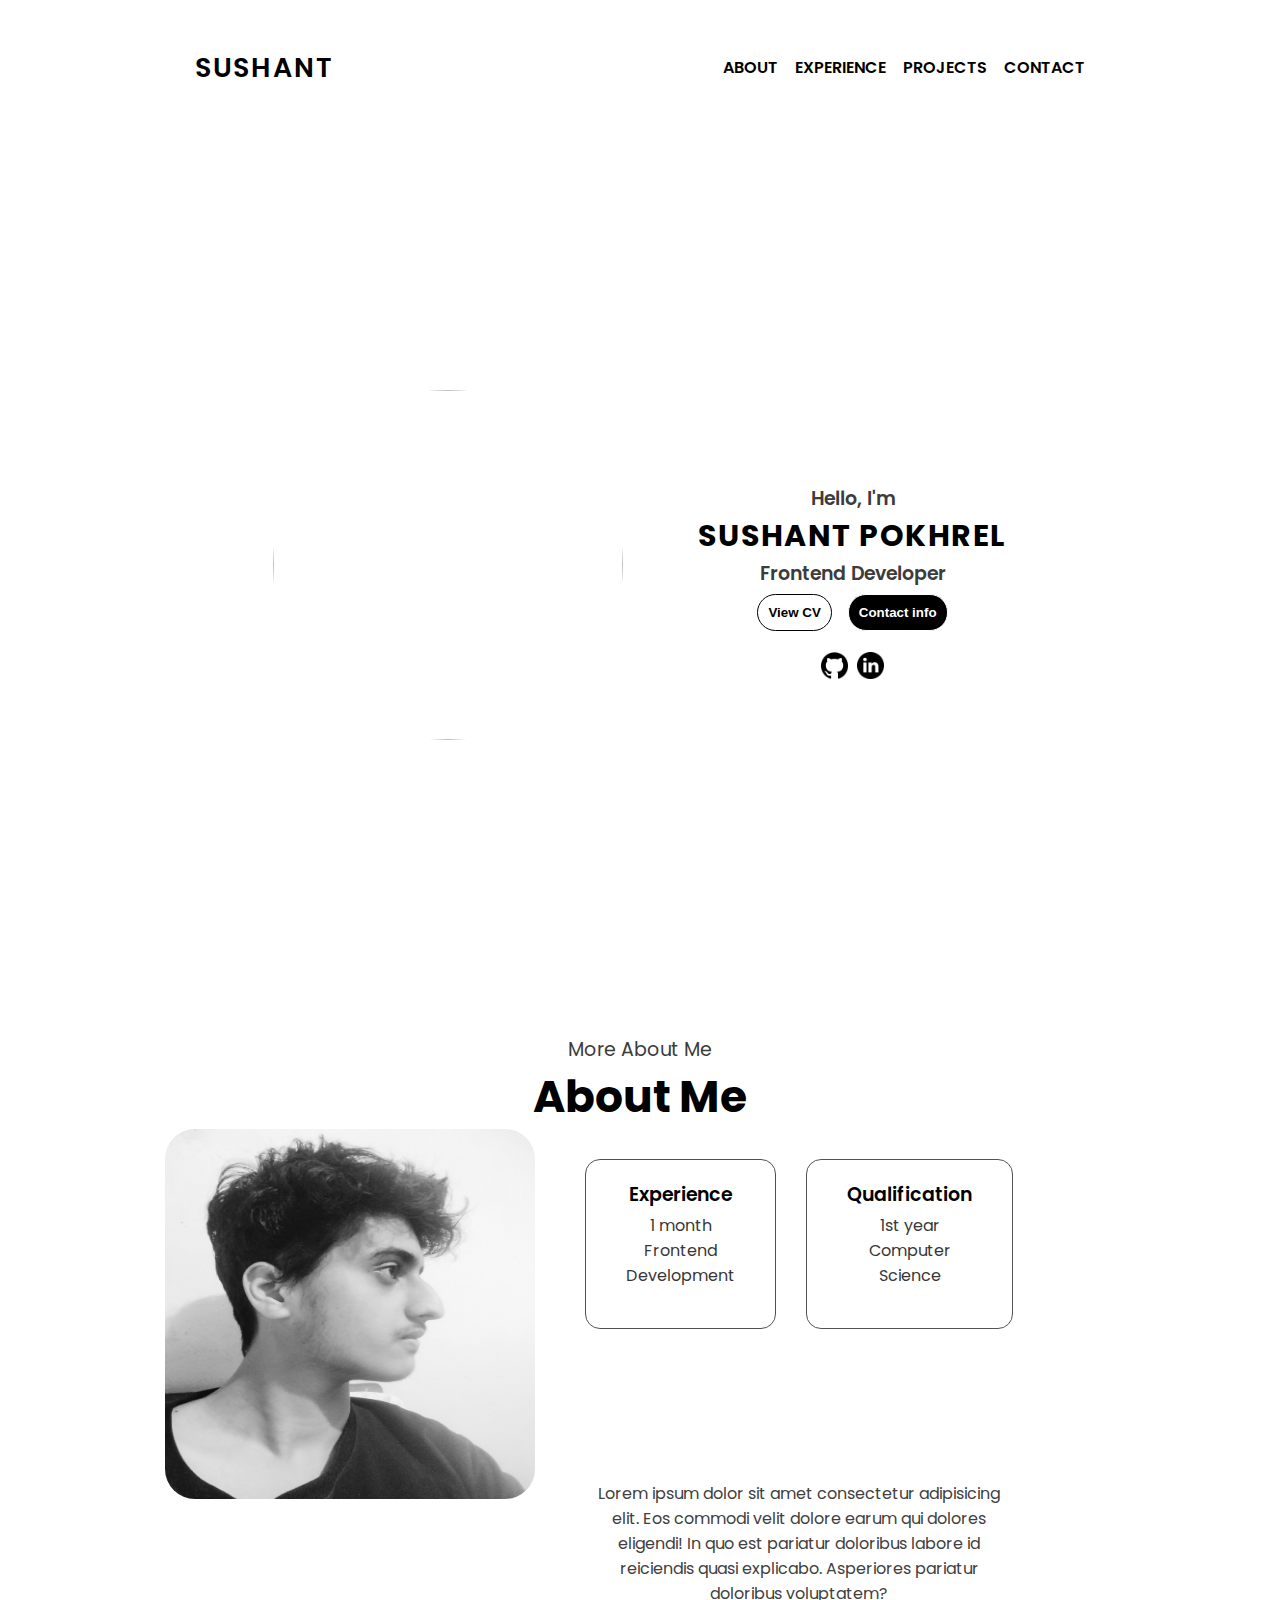
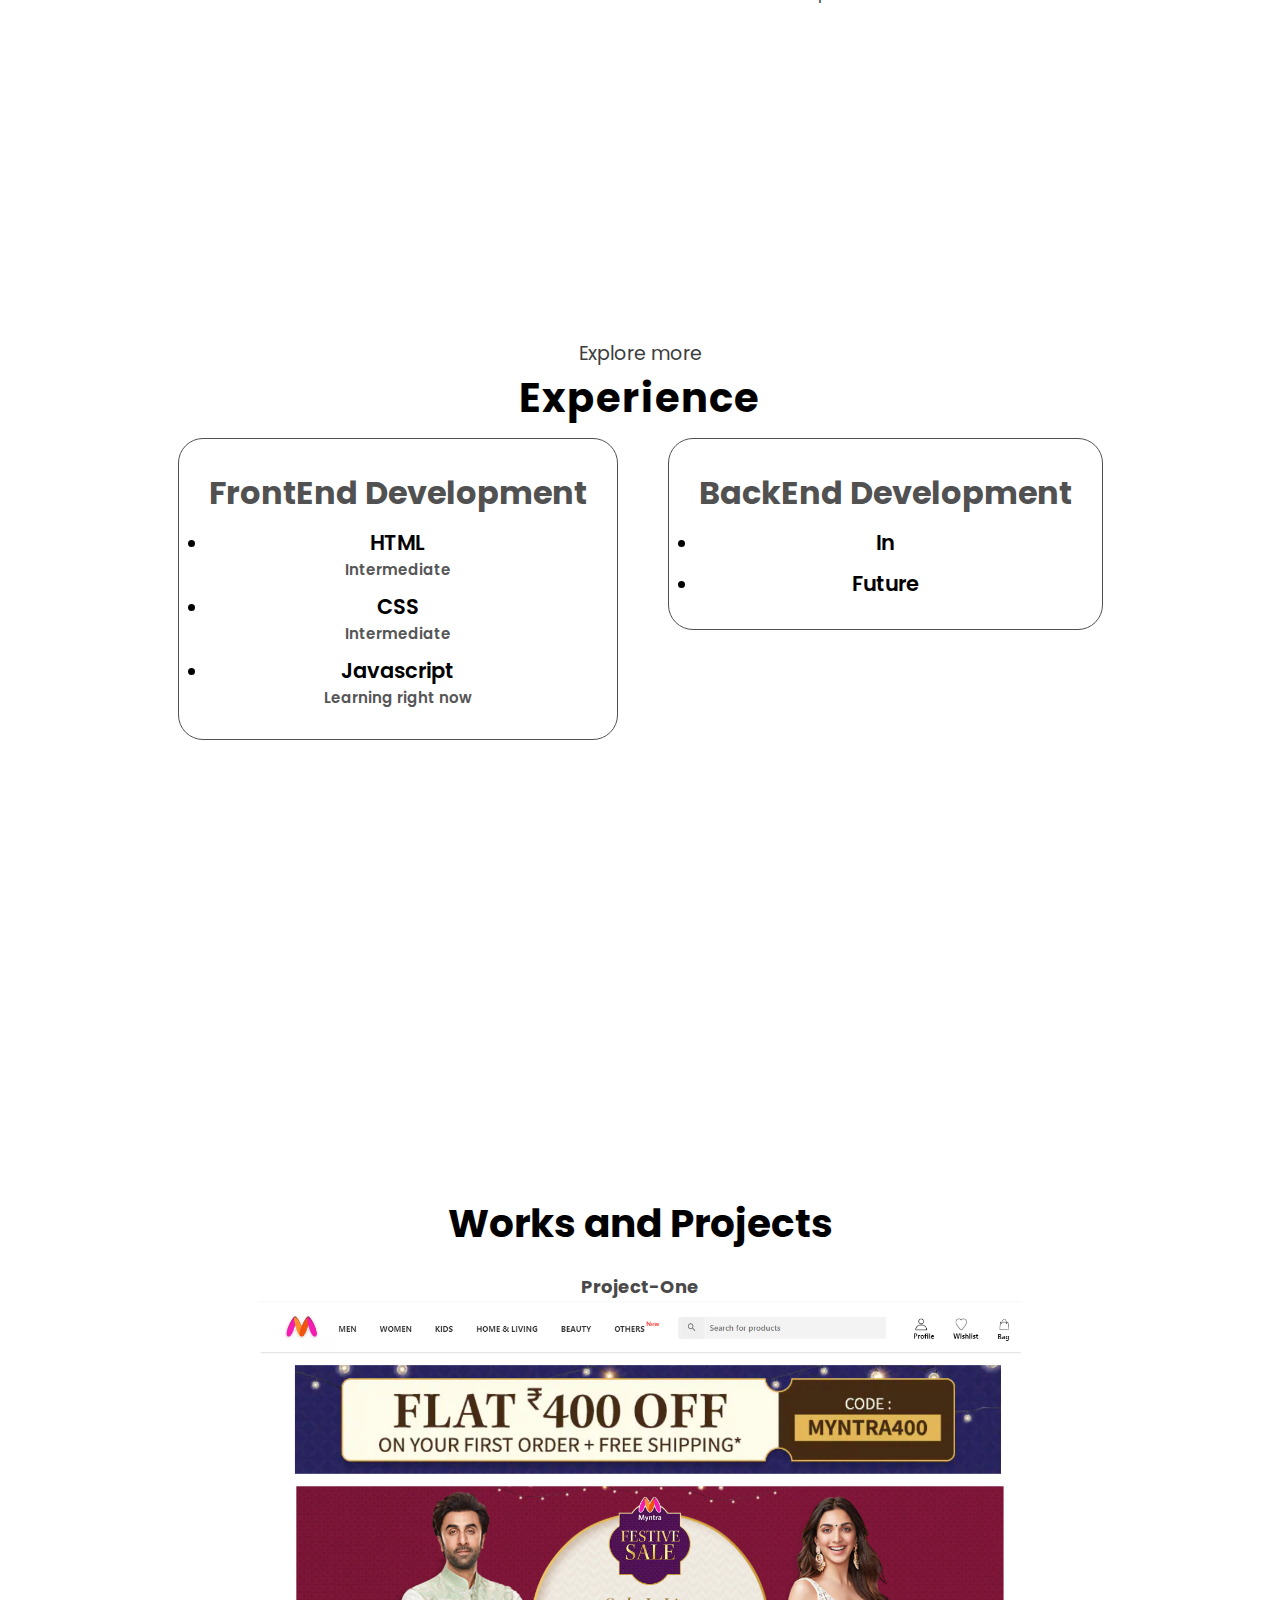
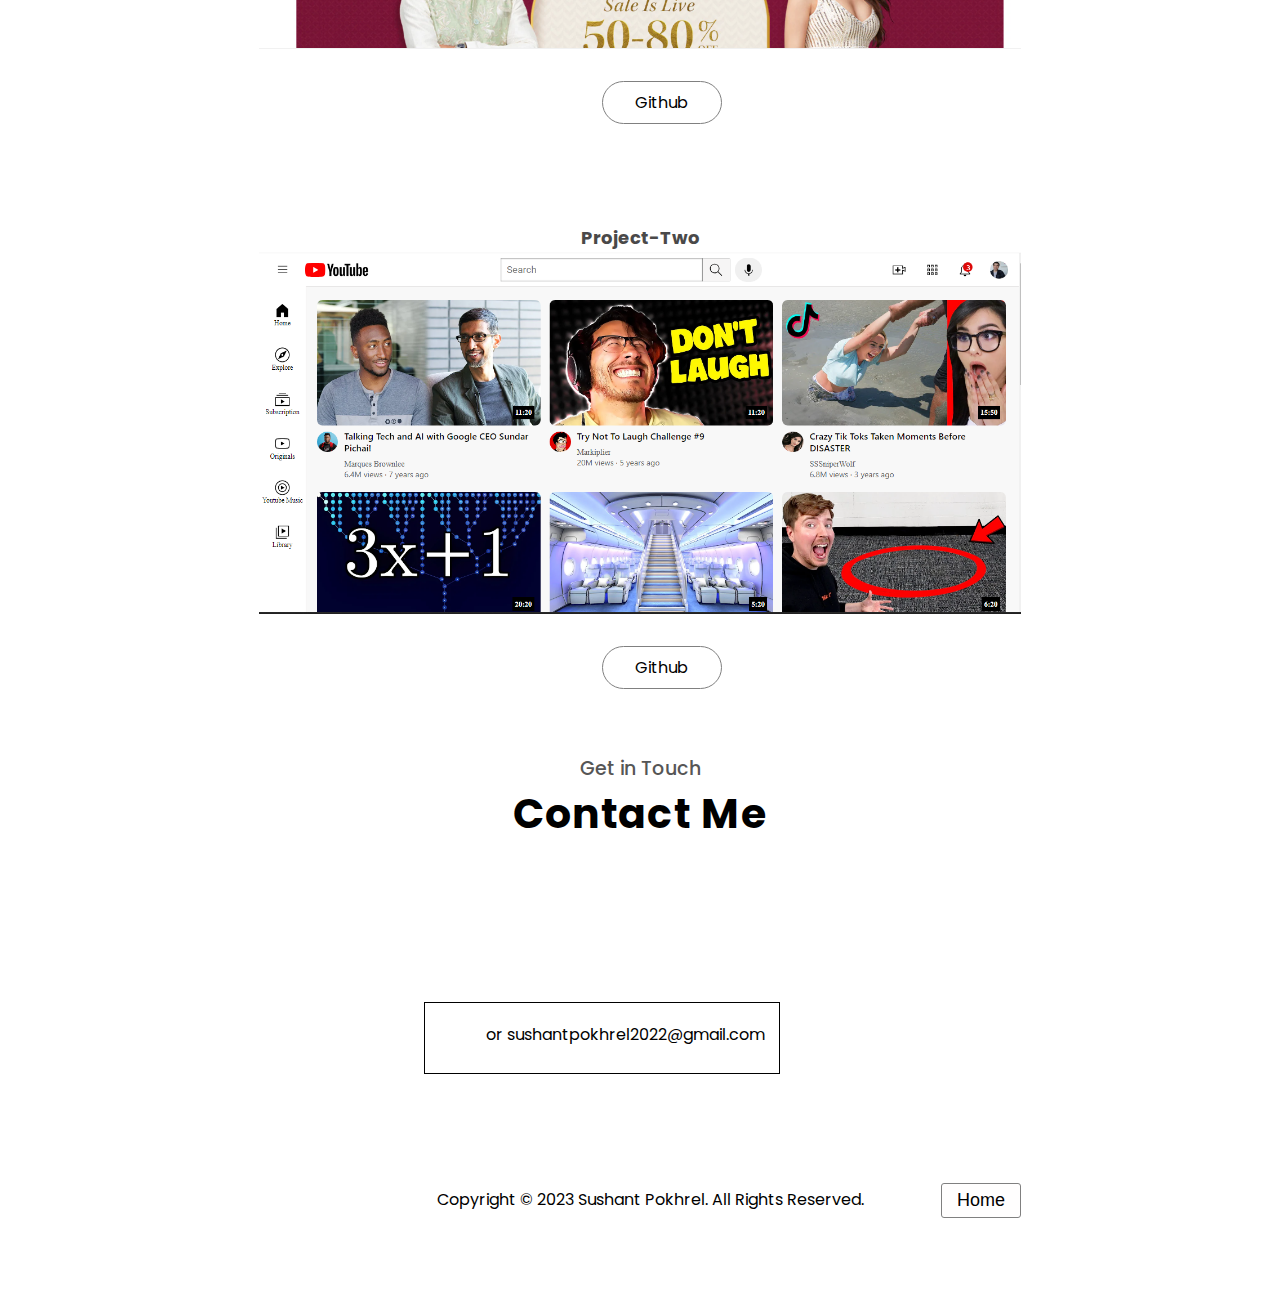
==== index.html @ f7d20a10 "Add files via upload" ====
<!DOCTYPE html>
<html lang="en">
<head>
  <link rel="stylesheet" href="https://cdnjs.cloudflare.com/ajax/libs/font-awesome/6.4.2/css/all.min.css" integrity="sha512-z3gLpd7yknf1YoNbCzqRKc4qyor8gaKU1qmn+CShxbuBusANI9QpRohGBreCFkKxLhei6S9CQXFEbbKuqLg0DA==" crossorigin="anonymous" referrerpolicy="no-referrer" />

  <meta charset="UTF-8">
  <meta name="viewport" content="width=device-width, initial-scale=1.0">
  <title>Portfolio</title>
  <link rel="stylesheet" href="index.css">
  <link rel="stylesheet" href="mediaqueries.css">
</head>
<body>
  <nav id="desktop-nav">
    <div class="name">
      SUSHANT
    </div>
    <div class="nav-links-container">
      <ul class="nav-links">
        <li><a href="#About">ABOUT</a></li>
       <li><a href="#my_exp">EXPERIENCE</a></li>
        <li><a href="#projects">PROJECTS</a></li>
        <li><a href="#contact">CONTACT</a></li>
      </ul>
    </div>

  </nav>
  <section id="profile">
    <div class="profile-pic-container">
      <img src="../portfolio images/my-photo.jpg" class="img-profile">
    </div>
    <div class="text-container">
      <p class="p-1">
        Hello, I'm 
      </p>
      <h1> SUSHANT POKHREL </h1>
      <p class="p-2">Frontend Developer</p>
      <button class="btn-1"> View CV</button>
      <button class="btn-2"> Contact info</button>
    <div id="social-icons">
      <a href="https://github.com/sushant-lm10"><img src="../assets/github.png" class="icons"></a>
      <a href="https://www.linkedin.com/in/pokhrel-sushant-33436928b/"><img src="../assets/linkedin.png" class="icons"></a>
    </div>
  </div>
  </section>
  <!--about me section-->
  <section class="about" id="About">
    <p class="about_p-3">
      More About Me
    </p>
    <h1>
      About Me
    </h1>
    <div class="about-me-container">
      <div class="about-me-div1"><img src="../assets/mero-photo.jpg" class="img-2"></div>
      <div class="about-me-div2">
        <div class="experience"><h1>Experience</h1><p>1 month <br> Frontend <br>Development</p></div>
        <div class="qualification"><h1>Qualification</h1><p>1st year <br> Computer<br>Science</p></div>
        <div class="lorem-div">Lorem ipsum dolor sit amet consectetur adipisicing elit. Eos commodi velit dolore earum qui dolores eligendi! In quo est pariatur doloribus labore id reiciendis quasi explicabo. Asperiores pariatur doloribus voluptatem?</div>

    </div>
    </div>
  </section>
  <!--Experience section-->
  <section class="Experience" id="my_exp">
    <p class="EXPERIENCE_p-1">
     Explore more
    </p>
    <h1 class="h1-EXPERIENCE">
      Experience
    </h1>
    <div class="container_skills">
<div class="frontend-container"><h1>FrontEnd Development</h1>
<ul>
  <li class="li_1">HTML</li>
  <lI class="li_2">CSS</lI>
  <li class="li_3">Javascript</li>
</ul>
</div>
<div class="backend-container"><h1>BackEnd Development</h1>
  <ul>
    <li>In </li>
    <lI>Future</lI>
  </ul>
</div>

</div>
  </section>


<section id="projects">
  <h1>Works and  Projects</h1>
  <div class="container-projects">
    <div class="project-1">
      <h2 class="h1-pj">Project-One</h2>
      <img src="../assets/myntra clone.png" class="image-pj">
    <a href="https://github.com/" class="btn-pj">Github</a>
    </div>
    <div class="project-2">
      <h2 class="h1-pj">Project-Two</h2>
      <img src="../assets/youtube clone.png" class="image-pj">
      <a href="https://github.com/" class="btn-pj">Github</a>

    </div>

  </div>
</section>
<!--footer-->
<section id="contact">
  <h2> Get in Touch </h2>
  <h1>Contact Me</h1>
  <div class="footer-container">
  <a href=""><i class="fa-brands fa-facebook"></i></a>
  <a href=""><i class="fa-brands fa-github"></i></a>
  <a href=""><i class="fa-brands fa-instagram"></i></a>
  <a href=""><i class="fa-brands fa-linkedin"></i></a>
<div class="email-div"><a>or  sushantpokhrel2022@gmail.com</a></div>

</div>
<div class="CR">
<p>Copyright © 2023 Sushant Pokhrel. All Rights Reserved.</p>
</div>
<a href="#desktop-nav"><button class="btn-5">Home</button></a>

</section>
</body>
</html>
---- index.css ----
/*general*/
  @import url('https://fonts.googleapis.com/css2?family=Montserrat:wght@300;600;800&family=Poppins:wght@300;400;500;600;700&family=Roboto:wght@400;700&display=swap');

*{
  margin: 0;
  padding: 0;
  box-sizing: border-box;
}
body{
  font-family: 'Poppins', sans-serif;
  
}
html{
  scroll-behavior: smooth;

}
/*transition*/
a{ 
  & .btn{
  transition:all 300ms ease ;

}
}

/*nav-bar*/

#desktop-nav{
  position: relative;
  display: flex;
  justify-content: space-around;
align-items: center;  
height: 15vh;
/*15vh means to occupy 15% of the total view of the screen*/

  & .nav-links{
    display: flex;
    gap: 17px;

      
& li{
  list-style: none;
  & a{
    text-decoration: none;
    color: black;
    font-weight: 600;
    &:hover{
      text-decoration: underline 2px;
      text-decoration-color: rgb(113, 112, 112);
      /*gap between underline and text*/
      text-underline-offset: 10px;
      opacity: 0.7;

    }
  }
}
  }

}
.name{
  font-weight: 600;
  font-size: 27px;
  cursor: default;
  letter-spacing: 0.05cm;
}
/*Section start here*/

.img-profile{
  border-radius: 50%;
  width: 350px;
  height: 350px;
 
}
section{
  margin: 0 5px;
  padding-top: 5vh;
  height: 95vh;
  min-height: fit-content;

}
#profile{
  display: flex;
  gap: 35px;
  justify-content: center;

}
.profile-pic-container{
  width: 390px;
  height: 390px;
  margin:  auto 0;
  
}
.text-container{
  align-self: center;
  text-align: center;

  & p{
    font-weight: 600;

  }
  & .p-1{
    font-size: 19px;
    color: rgb(60, 60, 60);


  }
  & .p-2{
    font-size: 19px;
    color: rgb(60, 60, 60);
  }
  & h1{
    font-size: 30px;
    letter-spacing: 0.04cm;
  }
}
#social-icons{
  display: flex;
  gap: 9px;
  justify-content: center;

}
.icons{
  height: 27px;
margin-top: 15px;
}
/*button-css*/
.btn-1{
padding: 10px;
border-radius: 21px;
margin: 6px;
border: 1px solid black;
 cursor: pointer;
 font-weight: 600;
 background-color: white;
 transition:   0.2s ease;


}
.btn-2{
  padding: 10px;
border-radius: 18px;
margin: 6px;
border: 1px solid ;
cursor: pointer;
color: white;
background-color: black;
font-weight: 600;
transition:   0.2s ease;

}
.btn-1:hover{
  background-color: black;
  color: white;

}
.btn-2:hover{
  background-color: white;
  color: black;

}
/*about me -- section*/
.about{
  & .about_p-3{
    text-align: center;
    font-size: 19px;
    color: rgb(60, 60, 60);
  }
  & h1{
    text-align: center;
    font-size: 44px;
  }
}
.about-me-container{
  display: flex;
  height: 85vh;
  padding-left: 160px;
  padding-right: 110px;
  gap: 40px;
}
.about-me-div1{
  height: 380px;
  width: 380px;
  
  & .img-2{
    width: 370px;
    height: 370px;
    border-radius: 30px;
  }
}
.about-me-div2{
  position: relative;
  display: flex;
  gap: 30px;
  text-align: center;
  & h1{
    font-size: 19px;
    font-weight: 600;
    padding-top: 10px;
    margin-bottom: 4px;
  }


  & p{
    color: rgb(55, 55, 55);
  }
}
.experience{
  margin-top: 30px;
  border: 1px solid rgb(80, 80, 80);
  width: max-content;
  height: max-content;
  padding-bottom: 40px;
  border-radius: 15px;
  padding-left: 40px;
  padding-right: 40px;
  padding-top: 10px;

}
.qualification{
  margin-top: 30px;
  border: 1px solid rgb(83, 83, 83);
  width: max-content;
  height: max-content;
  padding-bottom: 40px;
  border-radius: 15px;
  padding-left: 40px;
  padding-right: 40px;
  padding-top: 10px;

}
.about-me-div2 .lorem-div{
  position: absolute;
  top: 46%;
  color: rgb(64, 64, 64);
  
}
/*experience section css*/
.Experience{

  & .EXPERIENCE_p-1{

 text-align: center;
    font-size: 19px;
    color: rgb(60, 60, 60);
  }
  & .h1-EXPERIENCE{
    font-size: 40px;
    letter-spacing: 0.04cm;
    text-align: center;


  }
}

.container_skills{
  display: flex;
  gap: 50px;
  text-align: center;
  justify-content: center;

  


  & h1{
    color: rgb(81, 81, 81);
    text-align: center;
  }
  & .frontend-container{
    margin-top: 10px;
    height: fit-content;
    width: fit-content;
    border: 1px solid rgb(80, 80, 80);
    padding: 30px;
    border-radius: 25px;
& ul {
  &  li{
    list-style-position: outside;
    font-weight: 600;
    margin-top: 10px;
    gap: 10px;
    font-size: 21px;

  }
  
}

  }
  & .backend-container{
    margin-top: 10px;
    height: fit-content;
    width: fit-content;
    border: 1px solid rgb(80, 80, 80);
    padding: 30px;
    border-radius: 25px;

& ul {
  &  li{
    list-style-position: outside;
    font-weight: 600;
    margin-top: 10px;
    gap: 10px;
    font-size: 21px;

  }
  
}

  }
}
.li_1::after{
  content: 'Intermediate';
  display: block;
  font-size: 15px;
  color: rgb(86, 86, 86);

}
.li_2::after{
  content: 'Intermediate';
  display: block;
  font-size: 15px;
  color: rgb(86, 86, 86);
}
.li_3::after{
  content: 'Learning right now';
  font-size: 15px;
  color: rgb(86, 86, 86);
  display: block;

}
/*projects  section*/
#projects{
  height: fit-content;

 
  & h1{
    font-size: 39px;
    text-align: center;

  }
  & .container-projects{
    display: flex;
    flex-direction: column;
    gap: 80px;
    justify-content: flex-start;
    height: 100%;
    padding-top: 20px;
    width: 100%;
    align-items: center;

    

    & .project-1{
     height: 60%;
     width:60%;

     & .image-pj{
      width: 100%;
      height: 100%;
      margin-bottom: 25px;

/*  use over-flow-hidden property to control overflow of an img */      
      

     }
      
    }
    & .project-2{
      height: 60%;
      width: 60%;

      
      & .image-pj{
        width: 100%;
        height: 100%;
        margin-bottom: 25px;
    }
  }


}
}
.h1-pj{
  color: rgb(74, 73, 73);
  font-size: large;
  text-align: center;
}
.btn-pj{
  color: black;
  text-decoration: none;
  border: 1px solid  gray;
  text-align: center;
  margin: 0 45%;
  width: 120px;
  display: inline-block;
  padding: 8px;
  border-radius: 4px;
  transition: 0.3s;
  transition-timing-function: ease;
  border-radius: 32px;
  margin-bottom: 20px;

}
.btn-pj:hover{
  background-color: rgb(42, 41, 41);
  color: white;

}

/*contact section start*/
#contact{
  position: relative;
  height: 65vh;
  & h2{
   font-size: 19px; 
   text-align:center;
   color: rgb(86, 86, 86);
   font-weight: 500;


  }
  & h1{
    font-size: 41px;
    text-align: center;
    letter-spacing: 0.03cm;
  }
}
i{
  color: black;
  font-size: 28px;
  margin: 5px;
}

.footer-container{
  position: absolute;
  left: 33%;
  display: flex;
  flex-direction: row;
  text-align: center;
  border: solid 1px;
  top: 50%;
  padding: 14px;


}
.email-div{
  margin-top: 5px;

}
.email-div a{
  margin-left: 7px;
  text-align: center;
  color: black;

}
.CR{
  position: absolute;
  bottom: 14%;
  left: 34%;
}
.btn-5{
  display: block;
  position: absolute;
  bottom: 13%;
  right: 20%;
  padding: 6px;
  border-radius: 3px;
  border: 1px solid grey;
  font-size: 18px;
  width: 80px;
  background: rgb(255, 254, 254);
  transition: 0.17s;
  cursor: pointer;
  transition-timing-function: ease;
}
.btn-5:hover{
  background-color: rgb(0, 0, 0);
  color: white;
}
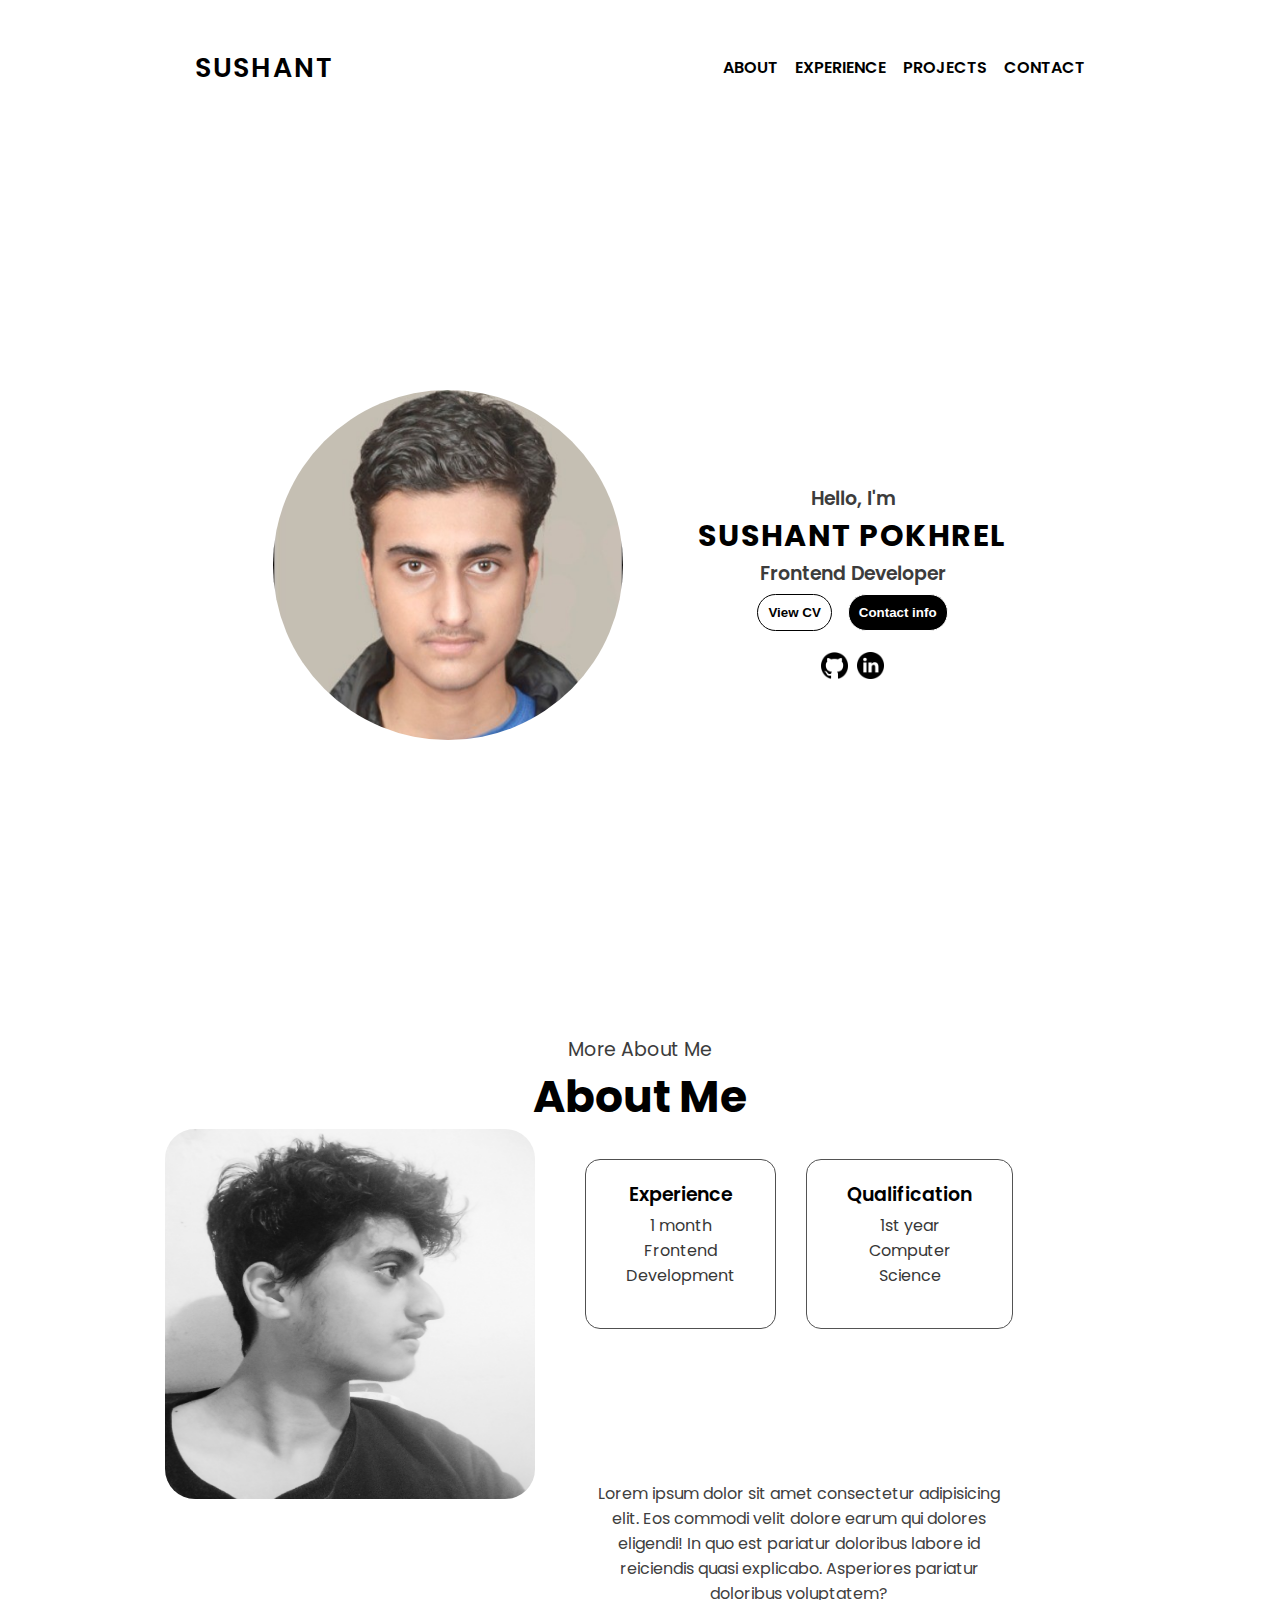
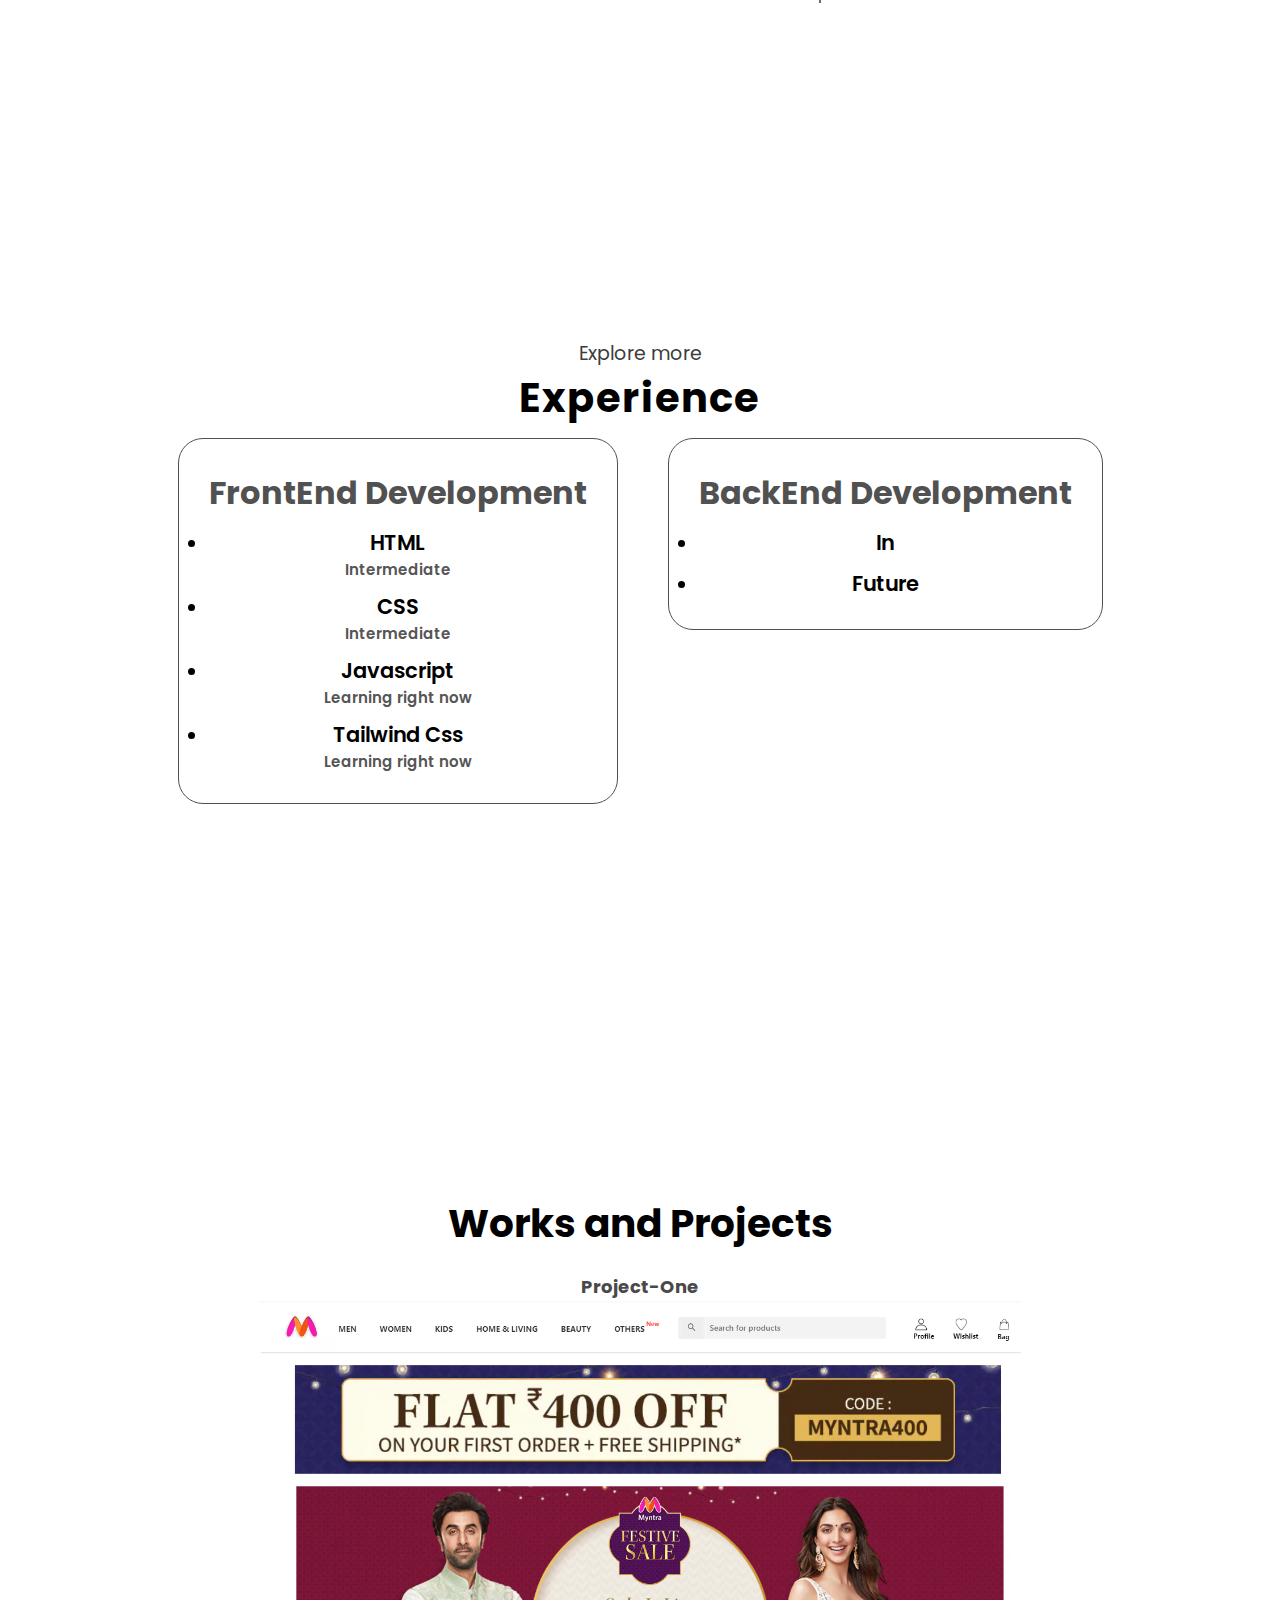
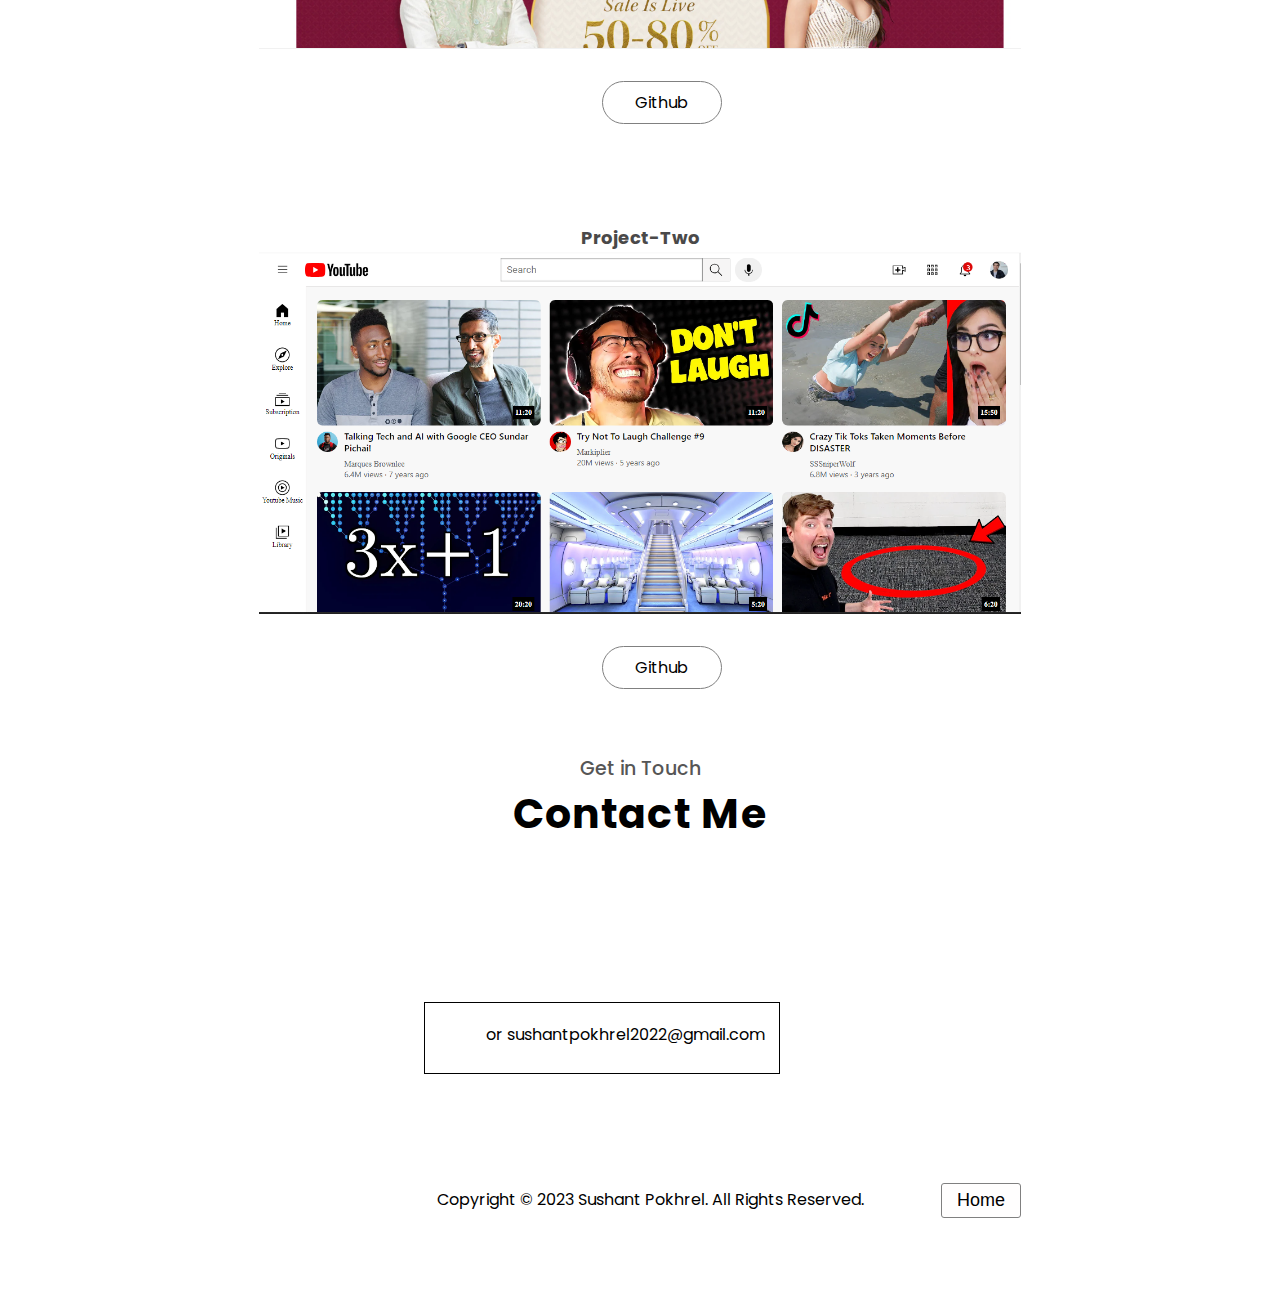
==== commit 7a708f84: "Update index.html" ====
--- a/index.html
+++ b/index.html
@@ -26,7 +26,7 @@
   </nav>
   <section id="profile">
     <div class="profile-pic-container">
-      <img src="../portfolio images/my-photo.jpg" class="img-profile">
+      <img src="assets/my-photo.jpg" class="img-profile">
     </div>
     <div class="text-container">
       <p class="p-1">
@@ -37,8 +37,8 @@
       <button class="btn-1"> View CV</button>
       <button class="btn-2"> Contact info</button>
     <div id="social-icons">
-      <a href="https://github.com/sushant-lm10"><img src="../assets/github.png" class="icons"></a>
-      <a href="https://www.linkedin.com/in/pokhrel-sushant-33436928b/"><img src="../assets/linkedin.png" class="icons"></a>
+      <a href="https://github.com/sushant-lm10"><img src="assets/github.png" class="icons"></a>
+      <a href="https://www.linkedin.com/in/pokhrel-sushant-33436928b/"><img src="assets/linkedin.png" class="icons"></a>
     </div>
   </div>
   </section>
@@ -51,7 +51,7 @@
       About Me
     </h1>
     <div class="about-me-container">
-      <div class="about-me-div1"><img src="../assets/mero-photo.jpg" class="img-2"></div>
+      <div class="about-me-div1"><img src="assets/mero-photo.jpg" class="img-2"></div>
       <div class="about-me-div2">
         <div class="experience"><h1>Experience</h1><p>1 month <br> Frontend <br>Development</p></div>
         <div class="qualification"><h1>Qualification</h1><p>1st year <br> Computer<br>Science</p></div>
@@ -74,6 +74,8 @@
   <li class="li_1">HTML</li>
   <lI class="li_2">CSS</lI>
   <li class="li_3">Javascript</li>
+    <li class="li_3">Tailwind Css</li>
+
 </ul>
 </div>
 <div class="backend-container"><h1>BackEnd Development</h1>
@@ -92,12 +94,12 @@
   <div class="container-projects">
     <div class="project-1">
       <h2 class="h1-pj">Project-One</h2>
-      <img src="../assets/myntra clone.png" class="image-pj">
+      <img src="assets/myntra clone.png" class="image-pj">
     <a href="https://github.com/" class="btn-pj">Github</a>
     </div>
     <div class="project-2">
       <h2 class="h1-pj">Project-Two</h2>
-      <img src="../assets/youtube clone.png" class="image-pj">
+      <img src="assets/youtube clone.png" class="image-pj">
       <a href="https://github.com/" class="btn-pj">Github</a>
 
     </div>
@@ -123,4 +125,4 @@
 
 </section>
 </body>
-</html>+</html>
--- a/index.css
+++ b/index.css
@@ -327,6 +327,13 @@
   display: block;
 
 }
+.li_4::after{
+  content: 'Basics';
+  font-size: 15px;
+  color: rgb(86, 86, 86);
+  display: block;
+}
+
 /*projects  section*/
 #projects{
   height: fit-content;
